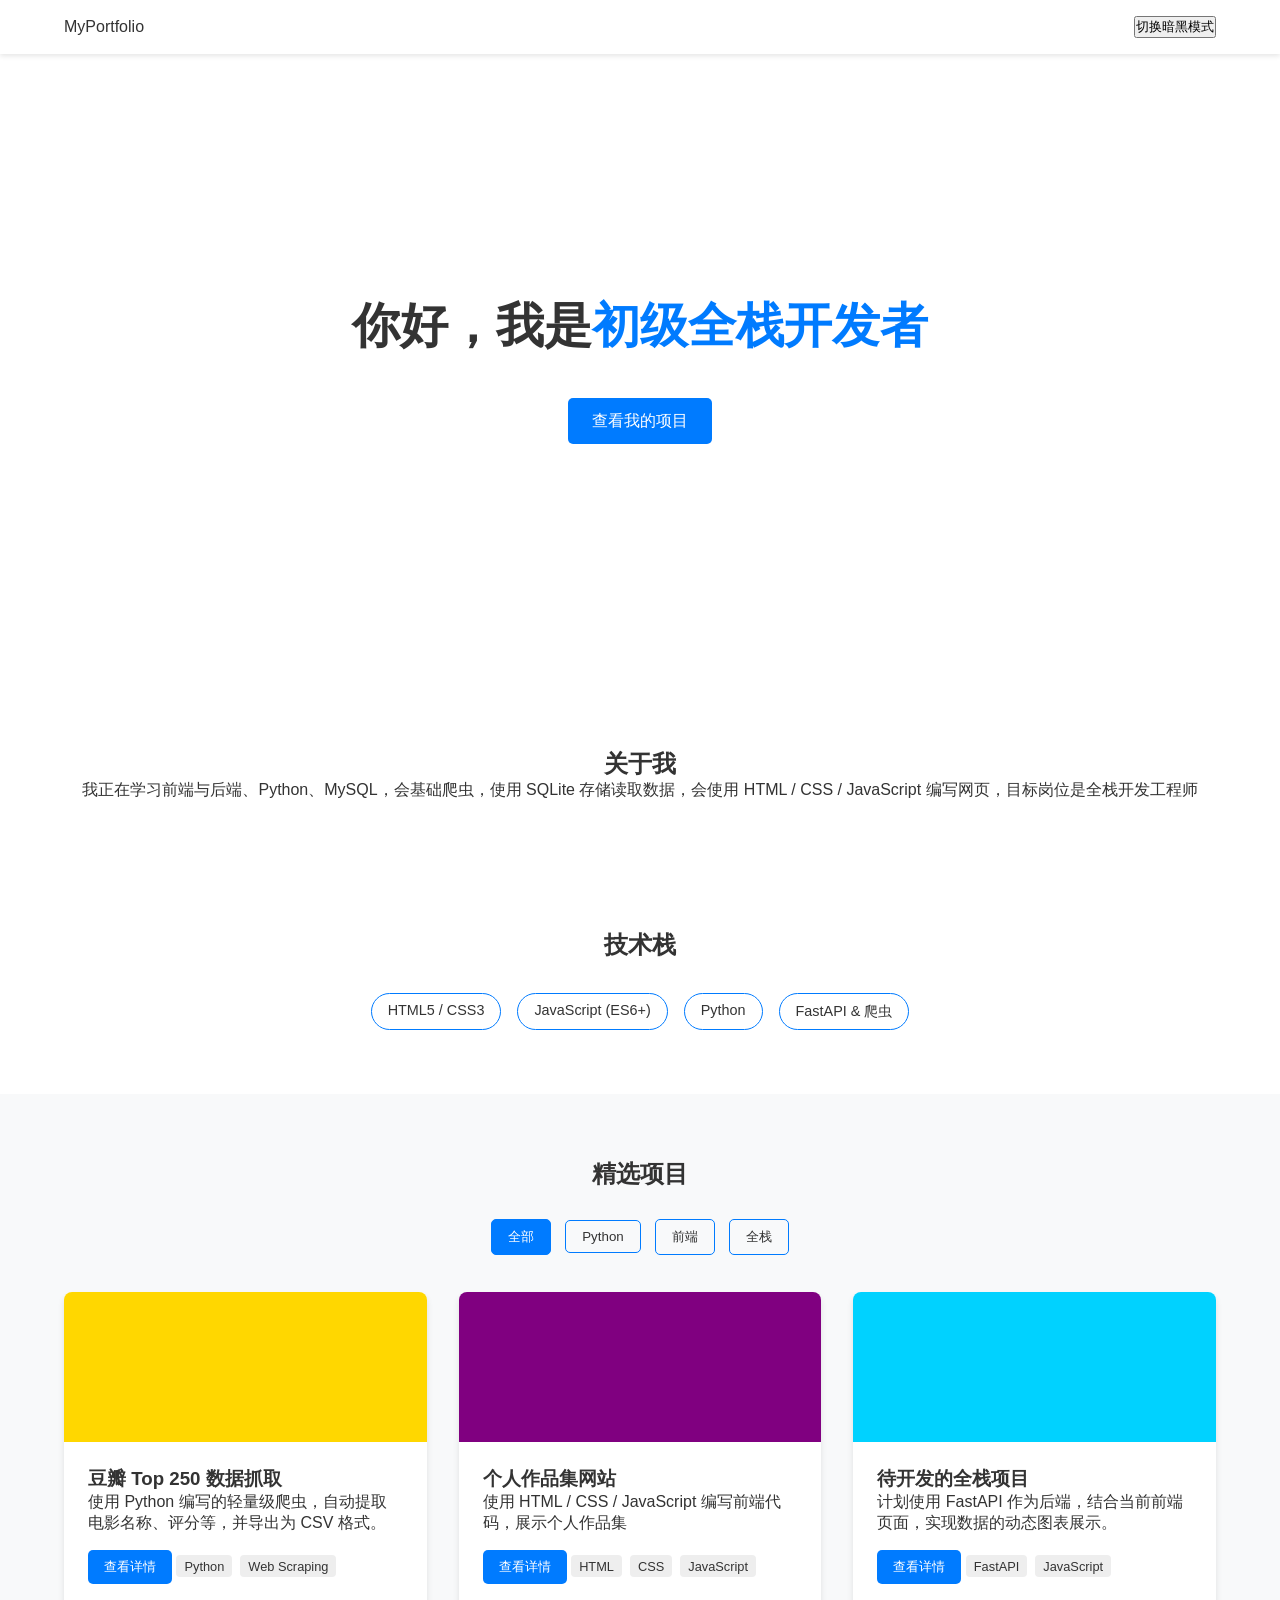
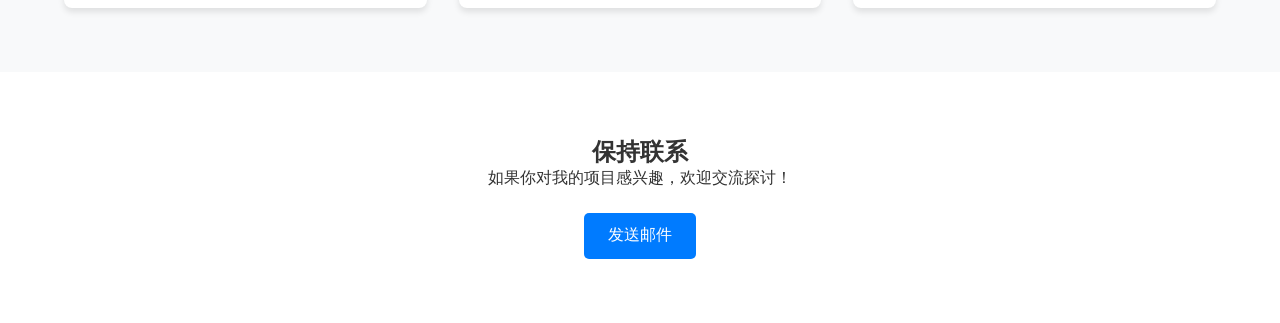
==== index.html @ d111acd2 "Build portfolio homepage" ====
<!DOCTYPE html>
<html lang="zh-CN">
<head>
    <meta charset="UTF-8">
    <!-- 这里的 viewport 标签是移动端适配的第一步 -->
    <meta name="viewport" content="width=device-width, initial-scale=1.0">
    <title>我的个人网页</title>
    <link rel="stylesheet" href="./css/style.css">
</head>
<body>
    <!-- 顶部导航条 -->
    <nav class="navbar">
        <div class="logo">MyPortfolio</div>
        <!-- 练习点：JavaScript 事件绑定 -->
        <button id="theme-toggle">切换暗黑模式</button>
    </nav>
  
    <!-- 首屏区域 -->
    <header class="hero" id="home">
        <h1>你好，我是<span class="highlight">初级全栈开发者</span></h1>
        <!-- <p>我正在学习前端与后端、Python、MySQL，并使其结合起来完成一个完整的项目</p> -->
        <a href="#projects" class="btn">查看我的项目</a>
    </header>
    
    <section class="section about-me" id="aboutMe">
        <h2>关于我</h2>
        <div class="aboutMe-coutainer">
            <p>我正在学习前端与后端、Python、MySQL，会基础爬虫，使用 SQLite 存储读取数据，会使用 HTML / CSS / JavaScript 编写网页，目标岗位是全栈开发工程师</p>
        </div>
    </section>
    <!-- 技能墙 -->
    <section class="section" id="skills">
        <h2>技术栈</h2>
        <div class="skills-container">
            <span class="skill-badge">HTML5 / CSS3</span>
            <span class="skill-badge">JavaScript (ES6+)</span>
            <span class="skill-badge">Python</span>
            <span class="skill-badge">FastAPI & 爬虫</span>
        </div>
    </section>

    <!-- 项目展示 -->
    <section class="section bg-light" id="projects">
        <h2>精选项目</h2>
        <div class="filter-buttons">
            <button class="filter-btn active" data-filter="all">全部</button>
            <button class="filter-btn" data-filter="python">Python</button>
            <button class="filter-btn" data-filter="frontend">前端</button>
            <button class="filter-btn" data-filter="fullstack">全栈</button>
        </div>
        <!-- 练习点：重点观察这里的 CSS Flexbox 布局 -->
        <div class="project-grid">
            <!-- 项目卡片 1 -->
            <div class="project-card" data-category="python">
                <div class="card-image" style="background-color: #ffd700;"></div>
                <div class="card-content">
                    <h3>豆瓣 Top 250 数据抓取</h3>
                    <p>使用 Python 编写的轻量级爬虫，自动提取电影名称、评分等，并导出为 CSV 格式。</p>
                    <div class="tags">
                        <button class="detail-btn">查看详情</button>
                        <div class="project-detail">
                            <p>项目难点：处理网页结构变化、数据清洗和 CSV 导出。</p>
                            <p>项目收获：熟悉了请求、解析、存储的完整爬虫流程。</p>
                        </div>
                        <span>Python</span><span>Web Scraping</span>
                    </div>
                </div>
            </div>
            
            <!-- 项目卡片 2 -->
            <div class="project-card" data-category="frontend">
                <div class="card-image" style="background-color: purple;"></div>
                <div class="card-content">
                    <h3>个人作品集网站</h3>
                    <p>使用 HTML / CSS / JavaScript 编写前端代码，展示个人作品集</p>
                    <div class="tags">
                        <button class="detail-btn">查看详情</button>
                        <div class="project-detail">
                            <p>功能：响应式布局、暗黑模式、项目筛选、项目详情展开</p>
                        </div>
                        <span>HTML</span><span>CSS</span><span>JavaScript</span>
                    </div>
                </div>
            </div>

            <!-- 项目卡片 3 -->
            <div class="project-card" data-category="fullstack">
                <div class="card-image" style="background-color: #00d2ff;"></div>
                <div class="card-content">
                    <h3>待开发的全栈项目</h3>
                    <p>计划使用 FastAPI 作为后端，结合当前前端页面，实现数据的动态图表展示。</p>
                    <div class="tags">
                        <button class="detail-btn">查看详情</button>
                        <div class="project-detail">
                            <p>计划使用 FastAPI + MySQL 做后端接口，实现项目数据的增删改查和图表展示</p>
                        </div>
                        <span>FastAPI</span><span>JavaScript</span>
                    </div>
                </div>
            </div>
        </div>
    </section>
    
    <!-- 联系方式 -->
    <section class="section" id="contact">
        <h2>保持联系</h2>
        <p>如果你对我的项目感兴趣，欢迎交流探讨！</p>
        <a href="mailto:1651368107@qq.com" class="btn">发送邮件</a>
    </section>

    <script src="./js/script.js"></script>
</body>
</html>
---- css/style.css ----
/* =========================================
   1. 基础重置与全局变量
   ========================================= */
:root {
    --bg-color: #ffffff;
    --text-color: #333333;
    --primary-color: #007bff;
    --section-bg: #f8f9fa;
}

/* 暗黑模式变量（通过 JS 触发） */
body.dark-mode {
    --bg-color: #121212;
    --text-color: #e0e0e0;
    --section-bg: #1e1e1e;
}

* {
    margin: 0;
    padding: 0;
    box-sizing: border-box;
}

/* 使用 html 的 font-size 作为 rem 的基准 */
html {
    font-size: 16px; /* 1rem = 16px */
    scroll-behavior: smooth;
}

body {
    font-family: -apple-system, BlinkMacSystemFont, "Segoe UI", Roboto, sans-serif;
    background-color: var(--bg-color);
    color: var(--text-color);
    transition: background-color 0.3s, color 0.3s;
}

/* =========================================
   2. 导航栏 (Flexbox 基础应用)
   ========================================= */
.navbar {
    display: flex;
    justify-content: space-between;   /*是排版魔法：它会把里面的元素（Logo 和按钮）分别推到最左边和最右边，中间留出空白。*/
    align-items: center;              /*让 Logo 和按钮在垂直方向上居中对齐。*/
    padding: 1rem 5%;
    box-shadow: 0 2px 5px rgba(0,0,0,0.1);
    position: sticky;                 /*吸顶效果。当网页往下滚动时，导航栏会像贴纸一样粘在屏幕最顶部，不会跟着滚走。*/
    top: 0;
    background-color: var(--bg-color);
    z-index: 100;
}

#theme-toggle {
    cursor: pointer;
}

/* =========================================
   3. 首屏区域 (vh 单位练习)
   ========================================= */
.hero {
    /* 使用 vh 让首屏高度占据屏幕的 80% */
    height: 70vh; 
    display: flex;
    flex-direction: column;         /*Flexbox 默认是横向排的，这行代码让里面的标题、简介、按钮改成从上往下竖着排。*/
    justify-content: center;
    align-items: center;
    text-align: center;
    padding: 0 1rem;
}

.hero h1 {
    font-size: 3rem; /* 使用 rem 控制字体大小 */
    margin-bottom: 1rem;
}

.highlight {
    color: var(--primary-color);
}

.btn {
    display: inline-block;
    padding: 0.8rem 1.5rem;
    background-color: var(--primary-color);
    color: white;
    text-decoration: none;
    border-radius: 5px;
    margin-top: 1.5rem;
    transition: opacity 0.3s;
}

.btn:hover {
    opacity: 0.8;
}

/* =========================================
   4. 通用区块设置
   ========================================= */
.section {
    padding: 4rem 5%;
    text-align: center;
}

.bg-light {
    background-color: var(--section-bg);
}

/* =========================================
   5. 技能与项目 (Flexbox 进阶应用)
   ========================================= */
.skills-container {
    display: flex;
    flex-wrap: wrap;
    justify-content: center;
    gap: 1rem;
    margin-top: 2rem;
}

.skill-badge {
    padding: 0.5rem 1rem;
    border: 1px solid var(--primary-color);
    border-radius: 20px;
    font-size: 0.9rem;
}

.project-grid {
    display: flex;
    flex-wrap: wrap; /* 允许卡片折行 */
    gap: 2rem;
    justify-content: center;
    margin-top: 2rem;

    align-items: flex-start;
}

.filter-buttons {
      margin-top: 1.5rem;
  }

.filter-btn {
    padding: 0.5rem 1rem;
    margin: 0.3rem;
    border: 1px solid var(--primary-color);
    background: transparent;
    color: var(--text-color);
    border-radius: 5px;
    cursor: pointer;
}

.filter-btn.active,
.filter-btn:hover {
    background-color: var(--primary-color);
    color: white;
}

.project-card {
    /* 基础宽度为 300px，随着屏幕变大可以适度拉伸 */
    flex: 1 1 300px; 
    /* flex: 1 1 300px; 是三个属性的缩写：
    flex-grow: 1（允许放大）：如果有剩余空间，卡片可以拉伸填满。
    flex-shrink: 1（允许缩小）：如果空间不够，卡片可以被挤压。
    flex-basis: 300px（基础宽度）：卡片最理想的宽度是 300px。 */
    max-width: 400px;
    background-color: var(--bg-color);
    border-radius: 8px;
    box-shadow: 0 4px 6px rgba(0,0,0,0.1);
    overflow: hidden;
    text-align: left;

    display: flex;
    flex-direction: column;
}

.card-image {
    height: 150px;
    width: 100%;
}

.card-content {
    padding: 1.5rem;

    flex: 1;
    display: flex;
    flex-direction: column;
}

.tags {
    margin-top: auto;
}

.tags span {
    display: inline-block;
    font-size: 0.8rem;
    background-color: #eee;
    color: #333;
    padding: 0.2rem 0.5rem;
    border-radius: 4px;
    margin-right: 0.5rem;
    margin-top: 1rem;
}

.detail-btn {
    margin-top: 1rem;
    padding: 0.5rem 1rem;
    border: none;
    background-color: var(--primary-color);
    color: white;
    border-radius: 5px;
    cursor: pointer;
}

.detail-btn:hover {
    opacity: 0.85;
}

.project-detail {
    display: none;
    margin-top: 1rem;
    padding-top: 1rem;
    border-top: 1px solid #ddd;
    line-height: 1.6;
    font-size: 0.9rem;
}

.project-card.open .project-detail {
    display: block;
}

/* =========================================
   6. 移动端响应式适配 (Media Queries)
   ========================================= */
@media (max-width: 768px) {
    /* 当屏幕宽度小于 768px (通常是手机) 时触发 */
    html {
        font-size: 14px; /* 整体缩小基础字号，所有 rem 单位都会跟随缩小 */
    }
    
    .hero h1 {
        font-size: 2.5rem;
    }
    
    /* project-card 因为有 flex: 1 1 300px 会自动堆叠成单列，这里不需要额外写太多 */
}
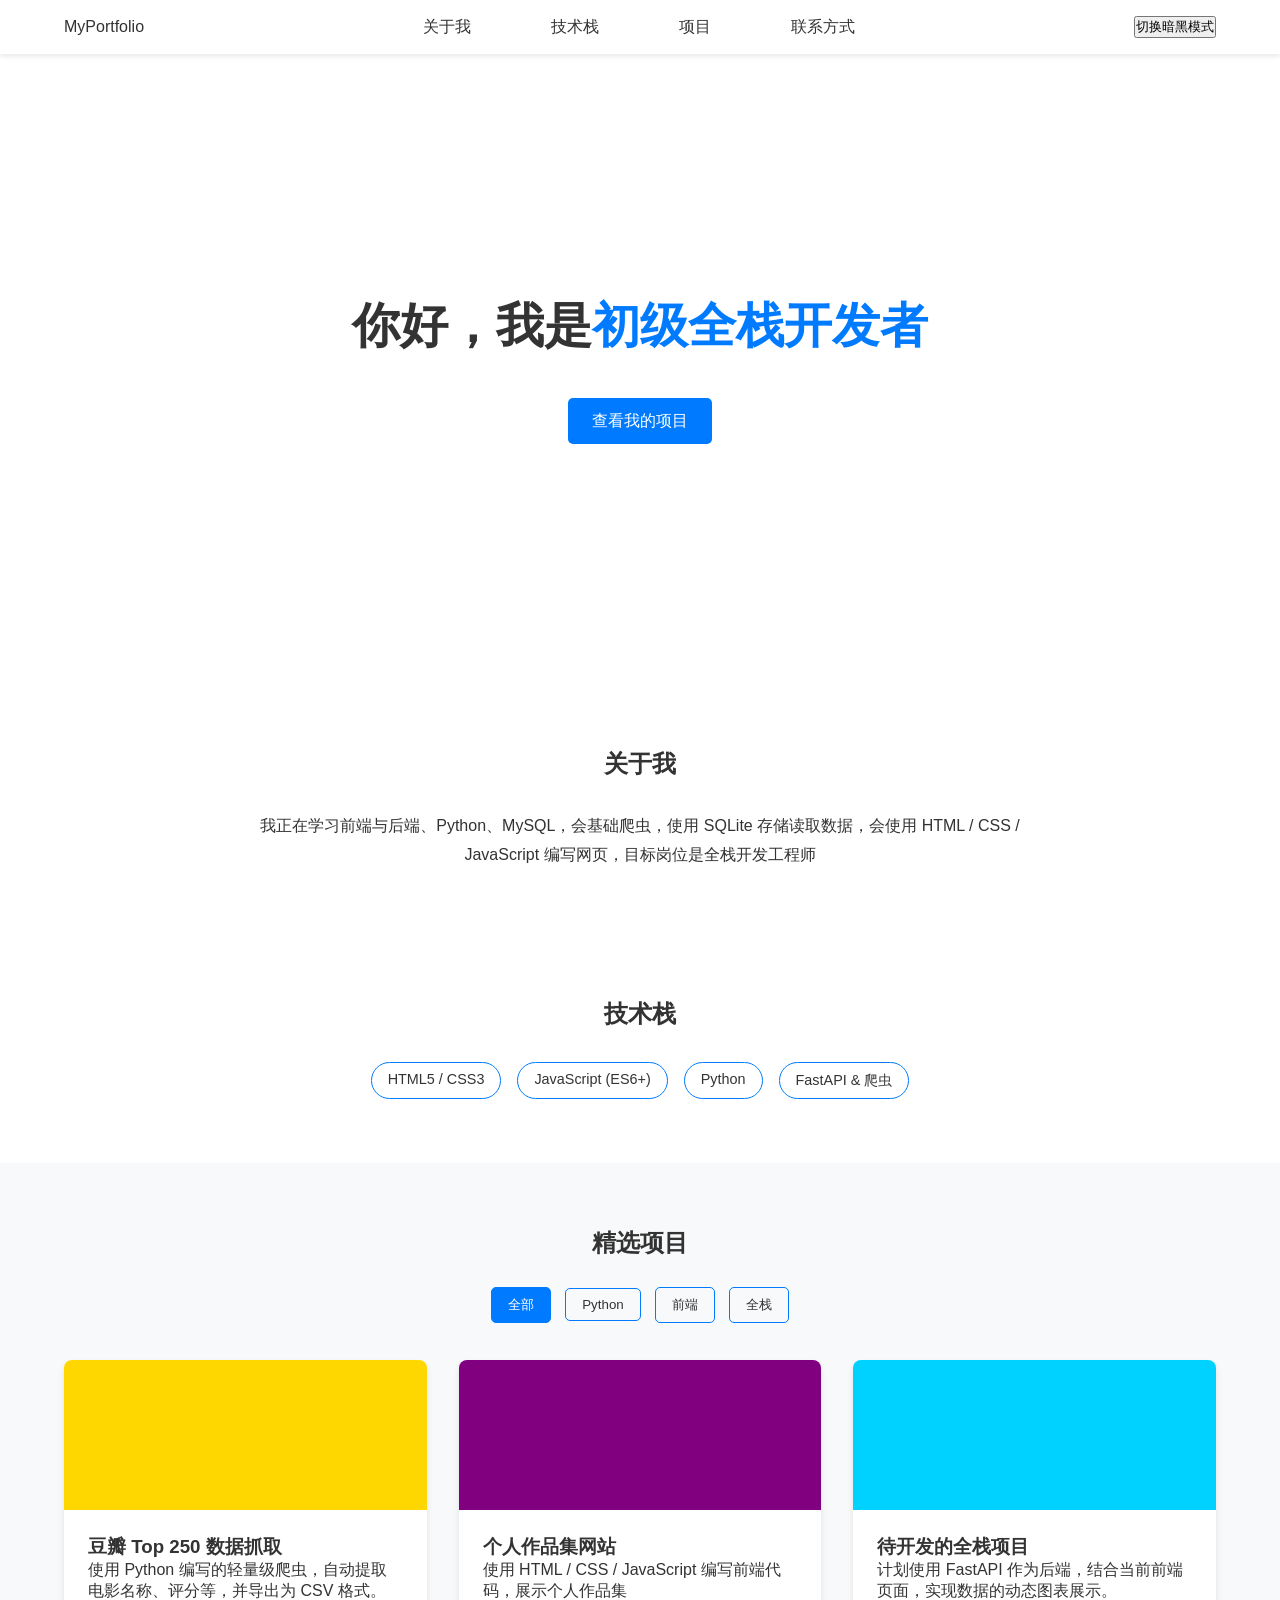
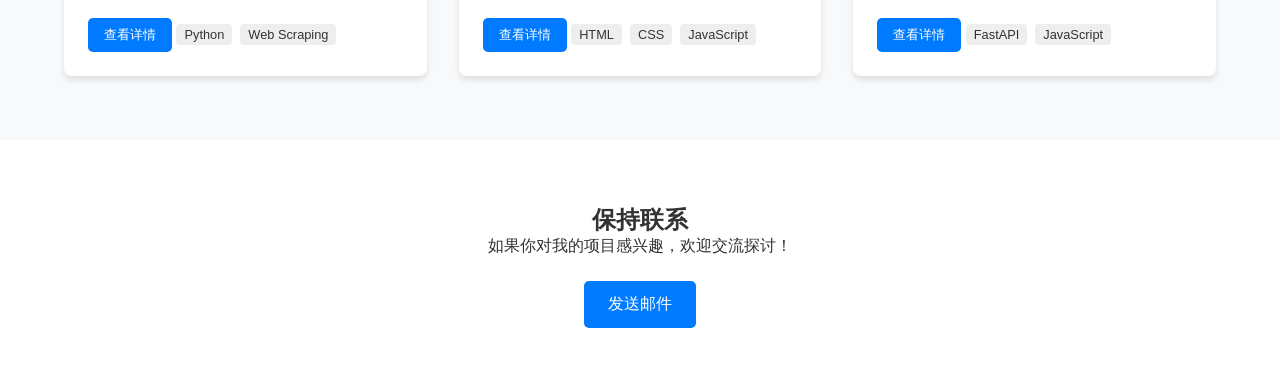
==== commit a9aeda0e: "Add page navigation" ====
--- a/index.html
+++ b/index.html
@@ -12,6 +12,12 @@
     <nav class="navbar">
         <div class="logo">MyPortfolio</div>
         <!-- 练习点：JavaScript 事件绑定 -->
+        <div class="nav-links">
+            <a href="#aboutMe" class="nav-btn">关于我</a>
+            <a href="#skills" class="nav-btn">技术栈</a>
+            <a href="#projects" class="nav-btn">项目</a>
+            <a href="#contact" class="nav-btn">联系方式</a>
+        </div>
         <button id="theme-toggle">切换暗黑模式</button>
     </nav>
   
@@ -21,10 +27,10 @@
         <!-- <p>我正在学习前端与后端、Python、MySQL，并使其结合起来完成一个完整的项目</p> -->
         <a href="#projects" class="btn">查看我的项目</a>
     </header>
-    
+
     <section class="section about-me" id="aboutMe">
         <h2>关于我</h2>
-        <div class="aboutMe-coutainer">
+        <div class="aboutMe-container">
             <p>我正在学习前端与后端、Python、MySQL，会基础爬虫，使用 SQLite 存储读取数据，会使用 HTML / CSS / JavaScript 编写网页，目标岗位是全栈开发工程师</p>
         </div>
     </section>
--- a/css/style.css
+++ b/css/style.css
@@ -39,6 +39,7 @@
    ========================================= */
 .navbar {
     display: flex;
+    flex-direction: row;
     justify-content: space-between;   /*是排版魔法：它会把里面的元素（Logo 和按钮）分别推到最左边和最右边，中间留出空白。*/
     align-items: center;              /*让 Logo 和按钮在垂直方向上居中对齐。*/
     padding: 1rem 5%;
@@ -47,6 +48,26 @@
     top: 0;
     background-color: var(--bg-color);
     z-index: 100;
+}
+
+.nav-links {
+    display: flex;
+    gap: 5rem;
+    align-items: center;
+}
+.nav-btn {
+    display: inline-block;
+    text-decoration: none;
+    color:var(--text-color);
+    
+}
+
+.nav-btn:hover {
+    color: var(--primary-color);
+}
+
+.btn:hover {
+    opacity: 0.8;
 }
 
 #theme-toggle {
@@ -97,6 +118,12 @@
 .section {
     padding: 4rem 5%;
     text-align: center;
+}
+
+.aboutMe-container {
+    max-width: 760px;
+    margin:2rem auto 0;
+    line-height: 1.8;
 }
 
 .bg-light {
@@ -238,4 +265,16 @@
     }
     
     /* project-card 因为有 flex: 1 1 300px 会自动堆叠成单列，这里不需要额外写太多 */
+    .navbar {
+        flex-wrap: wrap;
+        gap: 1rem;
+    }
+
+    .nav-links {
+        order: 3;
+        width: 100%;
+        justify-content: center;
+        gap: 1rem;
+        flex-wrap: wrap;
+    }
 }
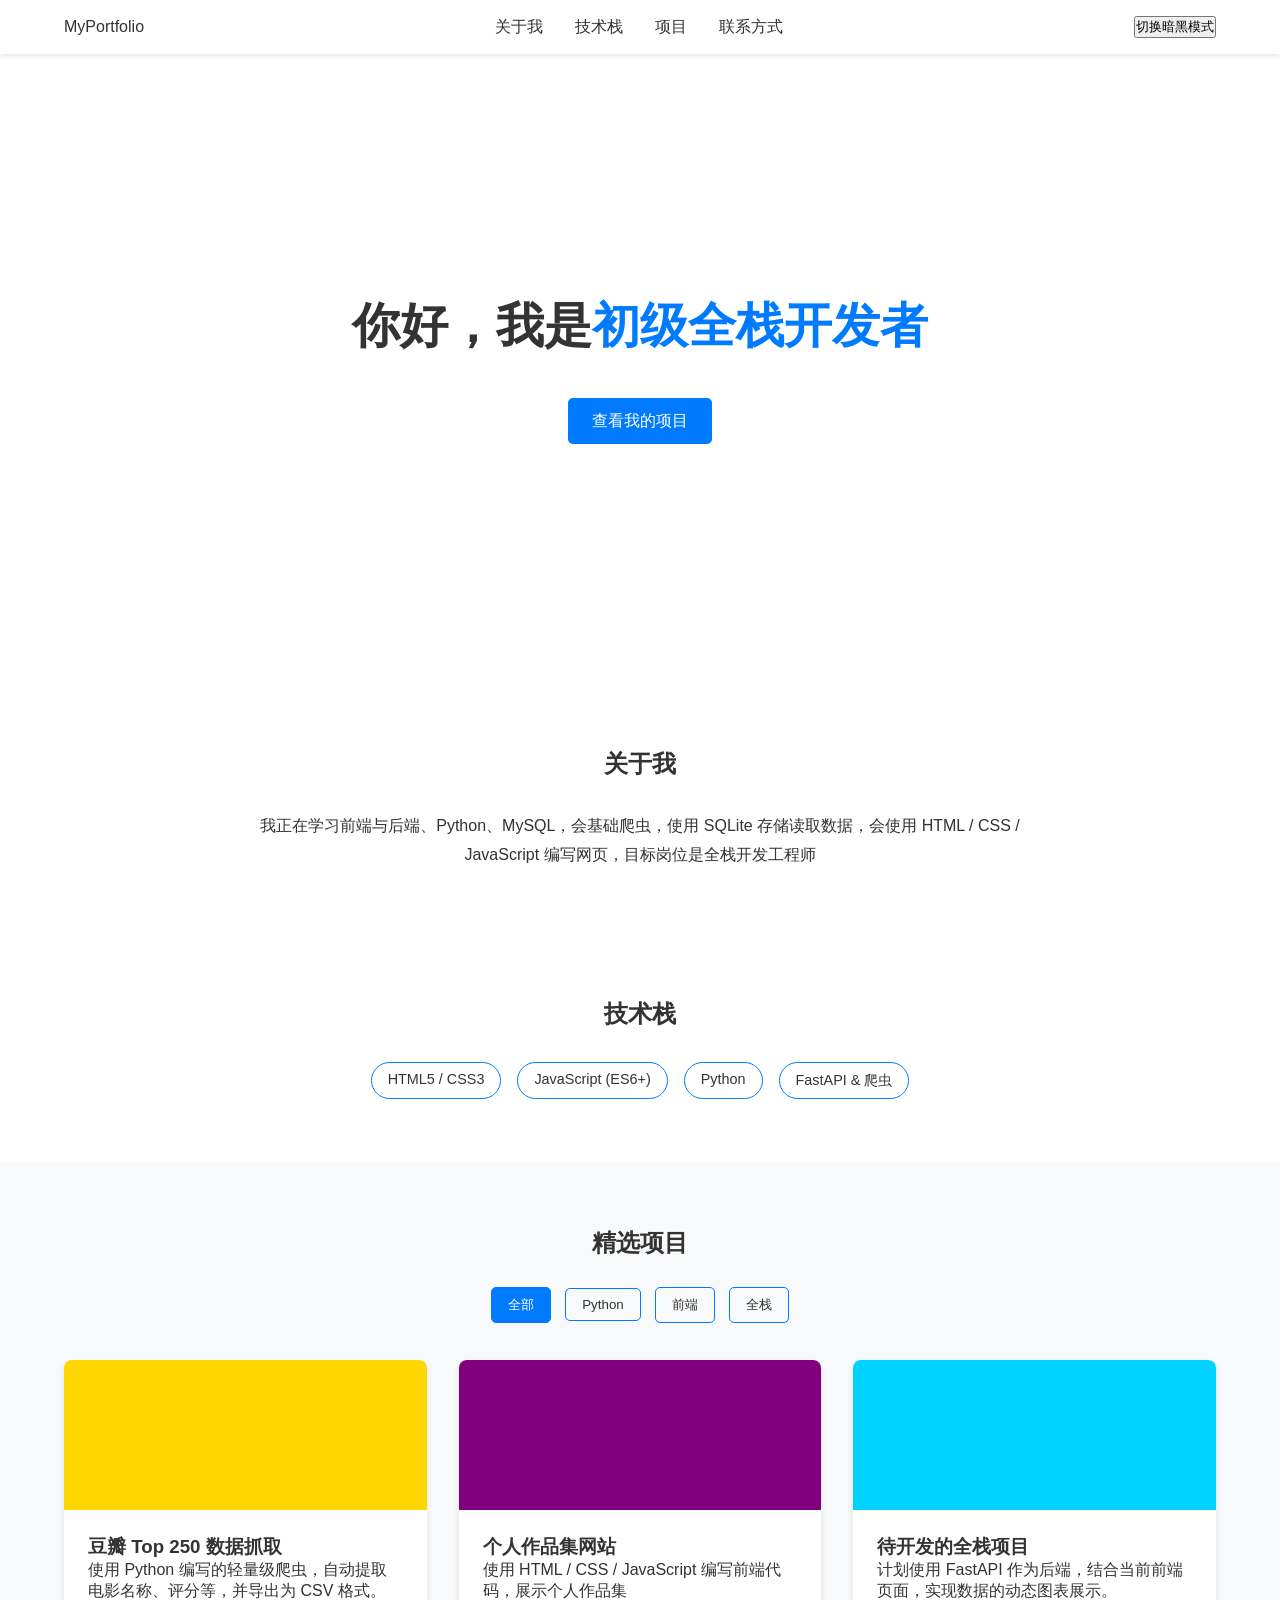
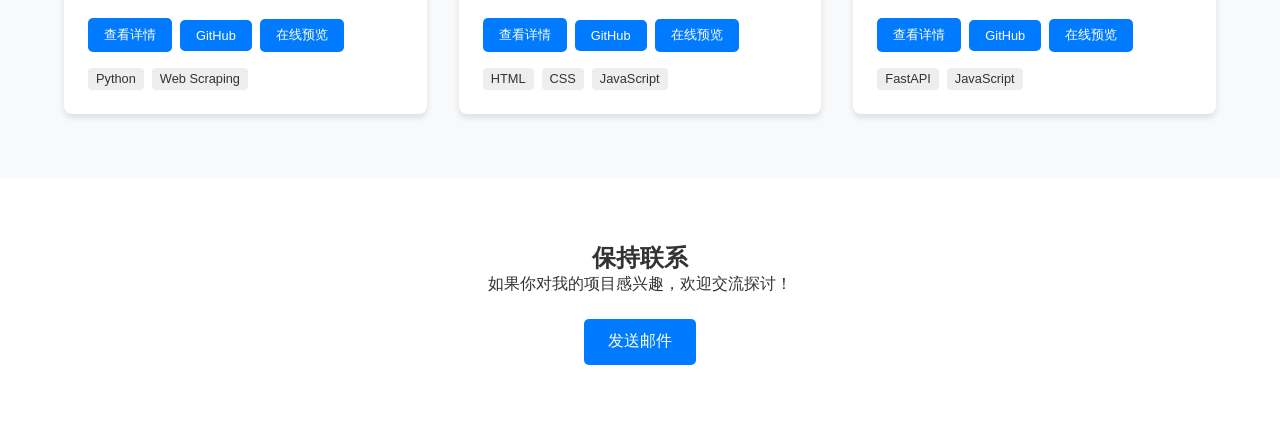
==== commit 5cdfb583: "Polish project links" ====
--- a/index.html
+++ b/index.html
@@ -63,7 +63,11 @@
                     <h3>豆瓣 Top 250 数据抓取</h3>
                     <p>使用 Python 编写的轻量级爬虫，自动提取电影名称、评分等，并导出为 CSV 格式。</p>
                     <div class="tags">
-                        <button class="detail-btn">查看详情</button>
+                        <div class="project-actions">
+                            <button class="detail-btn">查看详情</button>
+                            <a href="https://github.com/k1-kk/Project"  target="_blank" rel="noopener noreferrer" class="project-link">GitHub</a>
+                            <a href="#projects" class="project-link">在线预览</a>
+                        </div>
                         <div class="project-detail">
                             <p>项目难点：处理网页结构变化、数据清洗和 CSV 导出。</p>
                             <p>项目收获：熟悉了请求、解析、存储的完整爬虫流程。</p>
@@ -80,7 +84,11 @@
                     <h3>个人作品集网站</h3>
                     <p>使用 HTML / CSS / JavaScript 编写前端代码，展示个人作品集</p>
                     <div class="tags">
-                        <button class="detail-btn">查看详情</button>
+                        <div class="project-actions">
+                            <button class="detail-btn">查看详情</button>
+                            <a href="https://github.com/k1-kk/Project"  target="_blank" rel="noopener noreferrer" class="project-link">GitHub</a>
+                            <a href="#" class="project-link">在线预览</a>
+                        </div>
                         <div class="project-detail">
                             <p>功能：响应式布局、暗黑模式、项目筛选、项目详情展开</p>
                         </div>
@@ -96,7 +104,11 @@
                     <h3>待开发的全栈项目</h3>
                     <p>计划使用 FastAPI 作为后端，结合当前前端页面，实现数据的动态图表展示。</p>
                     <div class="tags">
-                        <button class="detail-btn">查看详情</button>
+                        <div class="project-actions">
+                            <button class="detail-btn">查看详情</button>
+                            <a href="https://github.com/k1-kk/Project"  target="_blank" rel="noopener noreferrer" class="project-link">GitHub</a>
+                            <a href="#" class="project-link">在线预览</a>
+                        </div>
                         <div class="project-detail">
                             <p>计划使用 FastAPI + MySQL 做后端接口，实现项目数据的增删改查和图表展示</p>
                         </div>
--- a/css/style.css
+++ b/css/style.css
@@ -52,7 +52,7 @@
 
 .nav-links {
     display: flex;
-    gap: 5rem;
+    gap: 2rem;
     align-items: center;
 }
 .nav-btn {
@@ -106,10 +106,6 @@
     border-radius: 5px;
     margin-top: 1.5rem;
     transition: opacity 0.3s;
-}
-
-.btn:hover {
-    opacity: 0.8;
 }
 
 /* =========================================
@@ -236,6 +232,32 @@
 
 .detail-btn:hover {
     opacity: 0.85;
+}
+
+
+.project-actions {
+    /* margin-top: 1rem; */
+    display: flex;
+    gap: 0.5rem;
+    flex-wrap: wrap;
+    align-items: center;
+
+}
+
+.project-link {
+    margin-top: 1rem;
+    display: inline-block;
+    padding: 0.5rem 1rem;
+    background-color: var(--primary-color);
+    border: none;
+    color: white;
+    text-decoration: none;
+    border-radius: 5px;
+    font-size: 0.8rem;
+}
+
+.project-link:hover {
+    opacity: 0.85;  
 }
 
 .project-detail {
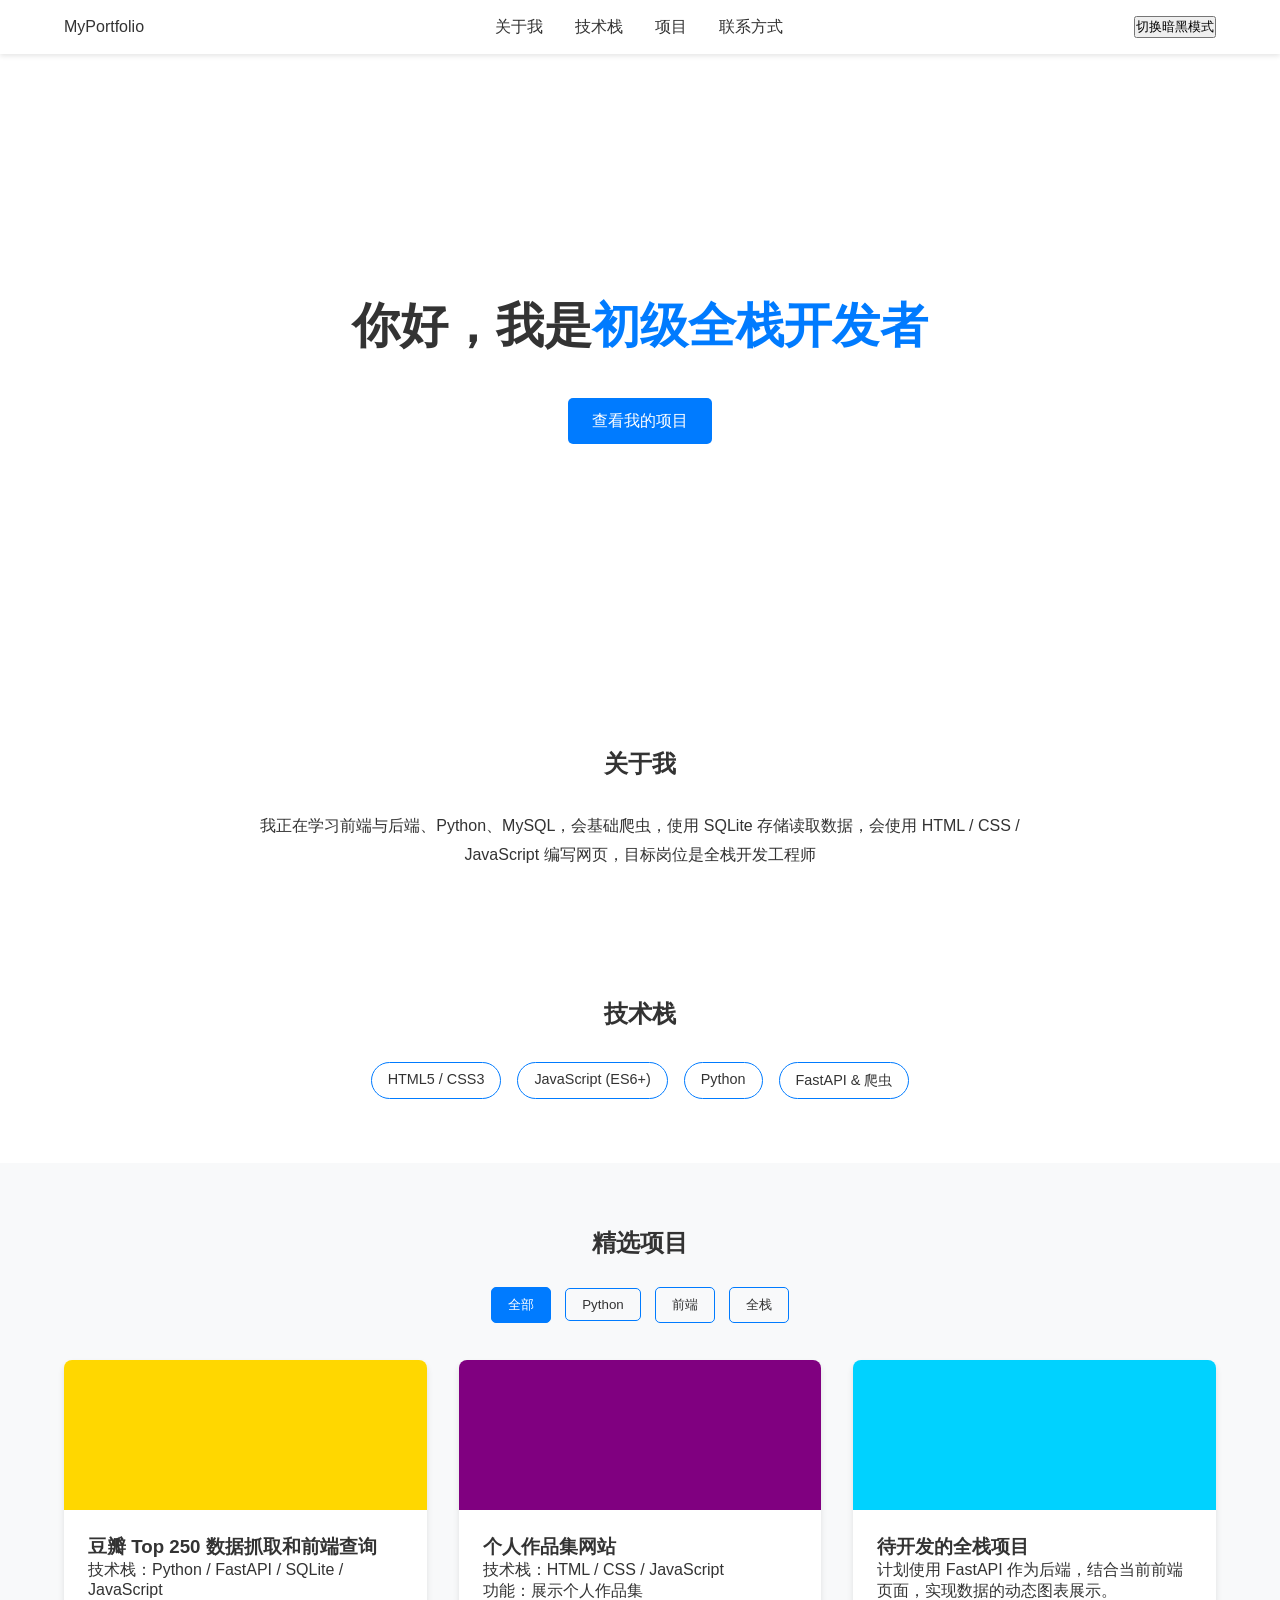
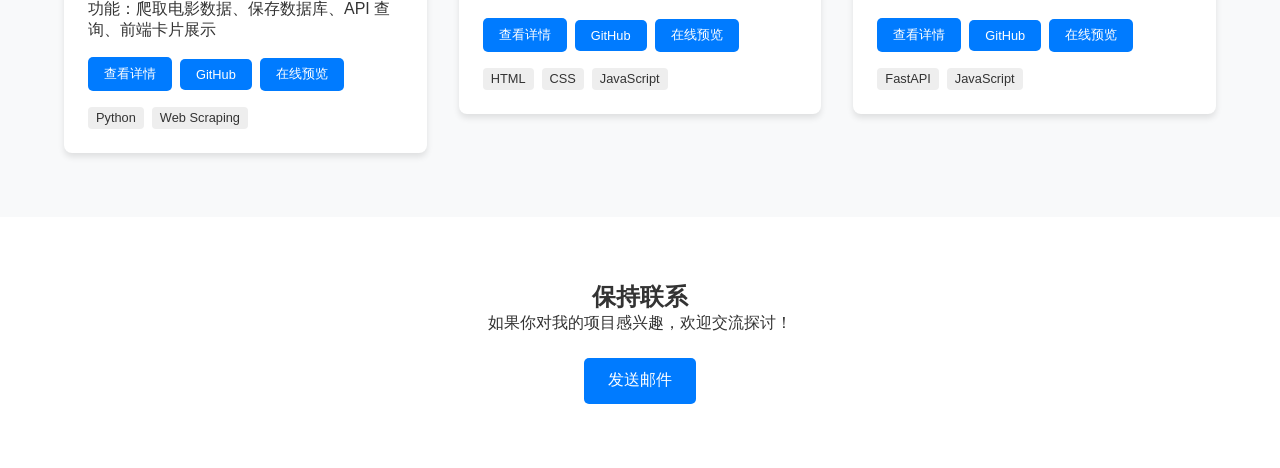
==== commit 6e32d28f: "修改个人作品集网站对项目的描述，并修改豆瓣爬虫项目的README.md" ====
--- a/index.html
+++ b/index.html
@@ -2,7 +2,6 @@
 <html lang="zh-CN">
 <head>
     <meta charset="UTF-8">
-    <!-- 这里的 viewport 标签是移动端适配的第一步 -->
     <meta name="viewport" content="width=device-width, initial-scale=1.0">
     <title>我的个人网页</title>
     <link rel="stylesheet" href="./css/style.css">
@@ -11,7 +10,7 @@
     <!-- 顶部导航条 -->
     <nav class="navbar">
         <div class="logo">MyPortfolio</div>
-        <!-- 练习点：JavaScript 事件绑定 -->
+        <!-- JavaScript 事件绑定 -->
         <div class="nav-links">
             <a href="#aboutMe" class="nav-btn">关于我</a>
             <a href="#skills" class="nav-btn">技术栈</a>
@@ -54,19 +53,20 @@
             <button class="filter-btn" data-filter="frontend">前端</button>
             <button class="filter-btn" data-filter="fullstack">全栈</button>
         </div>
-        <!-- 练习点：重点观察这里的 CSS Flexbox 布局 -->
+        <!-- CSS Flexbox 布局 -->
         <div class="project-grid">
             <!-- 项目卡片 1 -->
-            <div class="project-card" data-category="python">
+            <div class="project-card" data-category="fullstack">
                 <div class="card-image" style="background-color: #ffd700;"></div>
                 <div class="card-content">
-                    <h3>豆瓣 Top 250 数据抓取</h3>
-                    <p>使用 Python 编写的轻量级爬虫，自动提取电影名称、评分等，并导出为 CSV 格式。</p>
+                    <h3>豆瓣 Top 250 数据抓取和前端查询</h3>
+                    <p>技术栈：Python / FastAPI / SQLite / JavaScript</p>
+                    <p>功能：爬取电影数据、保存数据库、API 查询、前端卡片展示</p>
                     <div class="tags">
                         <div class="project-actions">
                             <button class="detail-btn">查看详情</button>
-                            <a href="https://github.com/k1-kk/Project"  target="_blank" rel="noopener noreferrer" class="project-link">GitHub</a>
-                            <a href="#projects" class="project-link">在线预览</a>
+                            <a href="https://github.com/k1-kk/Project/tree/master/movie-top250-project" target="_blank" rel="noopener noreferrer" class="project-link">GitHub</a>
+                            <a href="https://github.com/k1-kk/Project/tree/master/movie-top250-project" target="_blank" rel="noopener noreferrer" class="project-link">在线预览</a>
                         </div>
                         <div class="project-detail">
                             <p>项目难点：处理网页结构变化、数据清洗和 CSV 导出。</p>
@@ -82,12 +82,13 @@
                 <div class="card-image" style="background-color: purple;"></div>
                 <div class="card-content">
                     <h3>个人作品集网站</h3>
-                    <p>使用 HTML / CSS / JavaScript 编写前端代码，展示个人作品集</p>
+                    <p>技术栈：HTML / CSS / JavaScript</p>
+                    <p>功能：展示个人作品集</p>
                     <div class="tags">
                         <div class="project-actions">
                             <button class="detail-btn">查看详情</button>
-                            <a href="https://github.com/k1-kk/Project"  target="_blank" rel="noopener noreferrer" class="project-link">GitHub</a>
-                            <a href="#" class="project-link">在线预览</a>
+                            <a href="https://github.com/k1-kk/Project" target="_blank" rel="noopener noreferrer" class="project-link">GitHub</a>
+                            <a href="https://k1-kk.github.io/Project/" target="_blank" rel="noopener noreferrer" class="project-link">在线预览</a>
                         </div>
                         <div class="project-detail">
                             <p>功能：响应式布局、暗黑模式、项目筛选、项目详情展开</p>
@@ -107,7 +108,7 @@
                         <div class="project-actions">
                             <button class="detail-btn">查看详情</button>
                             <a href="https://github.com/k1-kk/Project"  target="_blank" rel="noopener noreferrer" class="project-link">GitHub</a>
-                            <a href="#" class="project-link">在线预览</a>
+                            <a href="https://k1-kk.github.io/Project/" target="_blank" rel="noopener noreferrer" class="project-link">在线预览</a>
                         </div>
                         <div class="project-detail">
                             <p>计划使用 FastAPI + MySQL 做后端接口，实现项目数据的增删改查和图表展示</p>
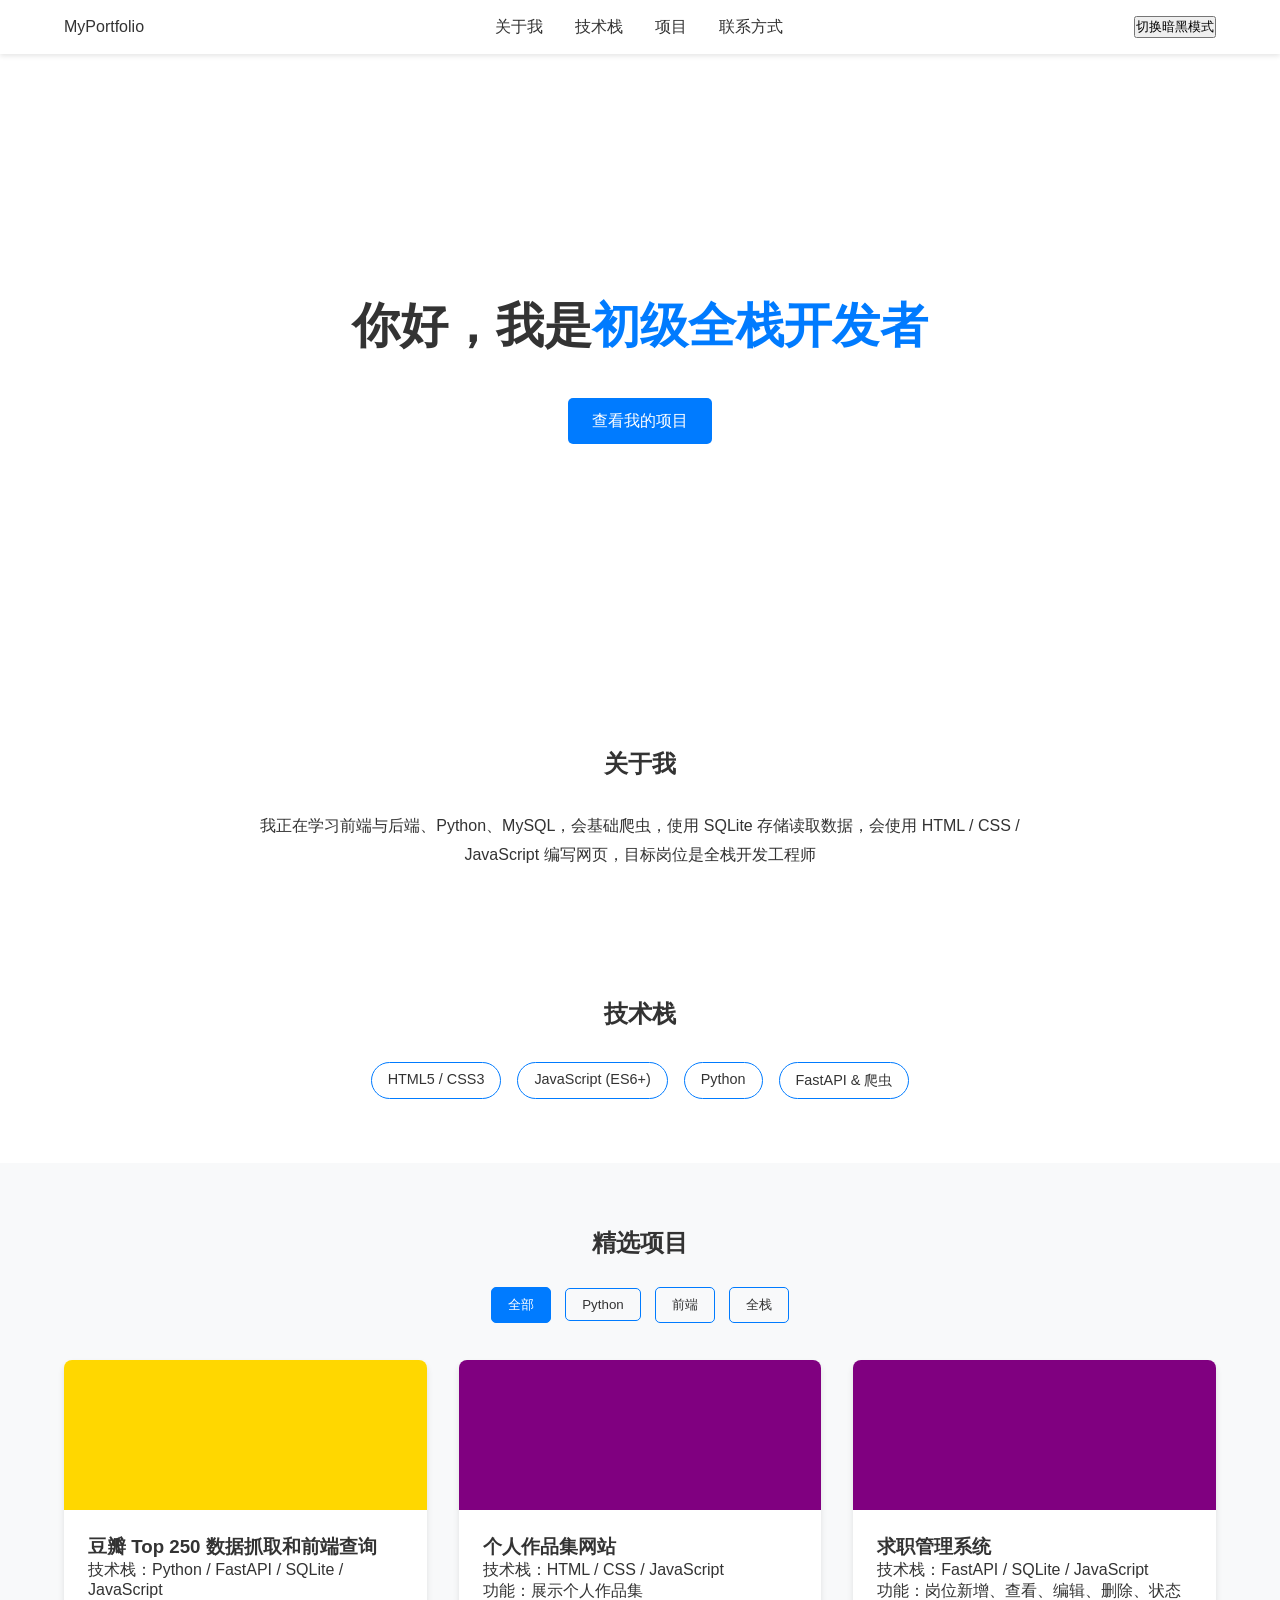
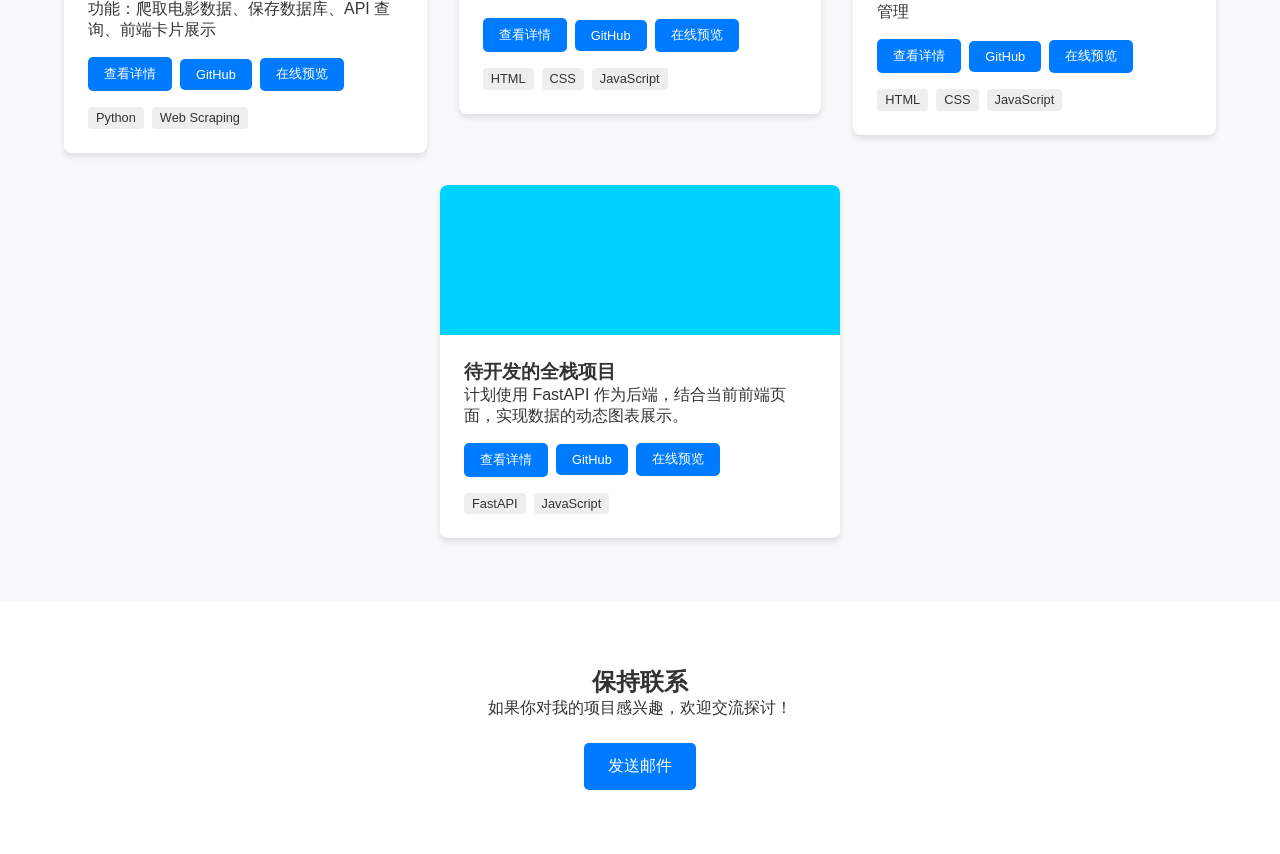
==== commit dfd5975e: "添加项目卡片" ====
--- a/index.html
+++ b/index.html
@@ -100,6 +100,27 @@
 
             <!-- 项目卡片 3 -->
             <div class="project-card" data-category="fullstack">
+                <div class="card-image" style="background-color: purple;"></div>
+                <div class="card-content">
+                    <h3>求职管理系统</h3>
+                    <p>技术栈：FastAPI / SQLite / JavaScript</p>
+                    <p>功能：岗位新增、查看、编辑、删除、状态管理</p>
+                    <div class="tags">
+                        <div class="project-actions">
+                            <button class="detail-btn">查看详情</button>
+                            <a href="https://github.com/k1-kk/Project" target="_blank" rel="noopener noreferrer" class="project-link">GitHub</a>
+                            <a href="https://k1-kk.github.io/Project/" target="_blank" rel="noopener noreferrer" class="project-link">在线预览</a>
+                        </div>
+                        <div class="project-detail">
+                            <p>项目收获：熟悉了 FastAPI 的使用，能边存储数据边读取；能通过 JS 事件筛选数据</p>
+                        </div>
+                        <span>HTML</span><span>CSS</span><span>JavaScript</span>
+                    </div>
+                </div>
+            </div>
+
+            <!-- 项目卡片 4 -->
+            <div class="project-card" data-category="fullstack">
                 <div class="card-image" style="background-color: #00d2ff;"></div>
                 <div class="card-content">
                     <h3>待开发的全栈项目</h3>
